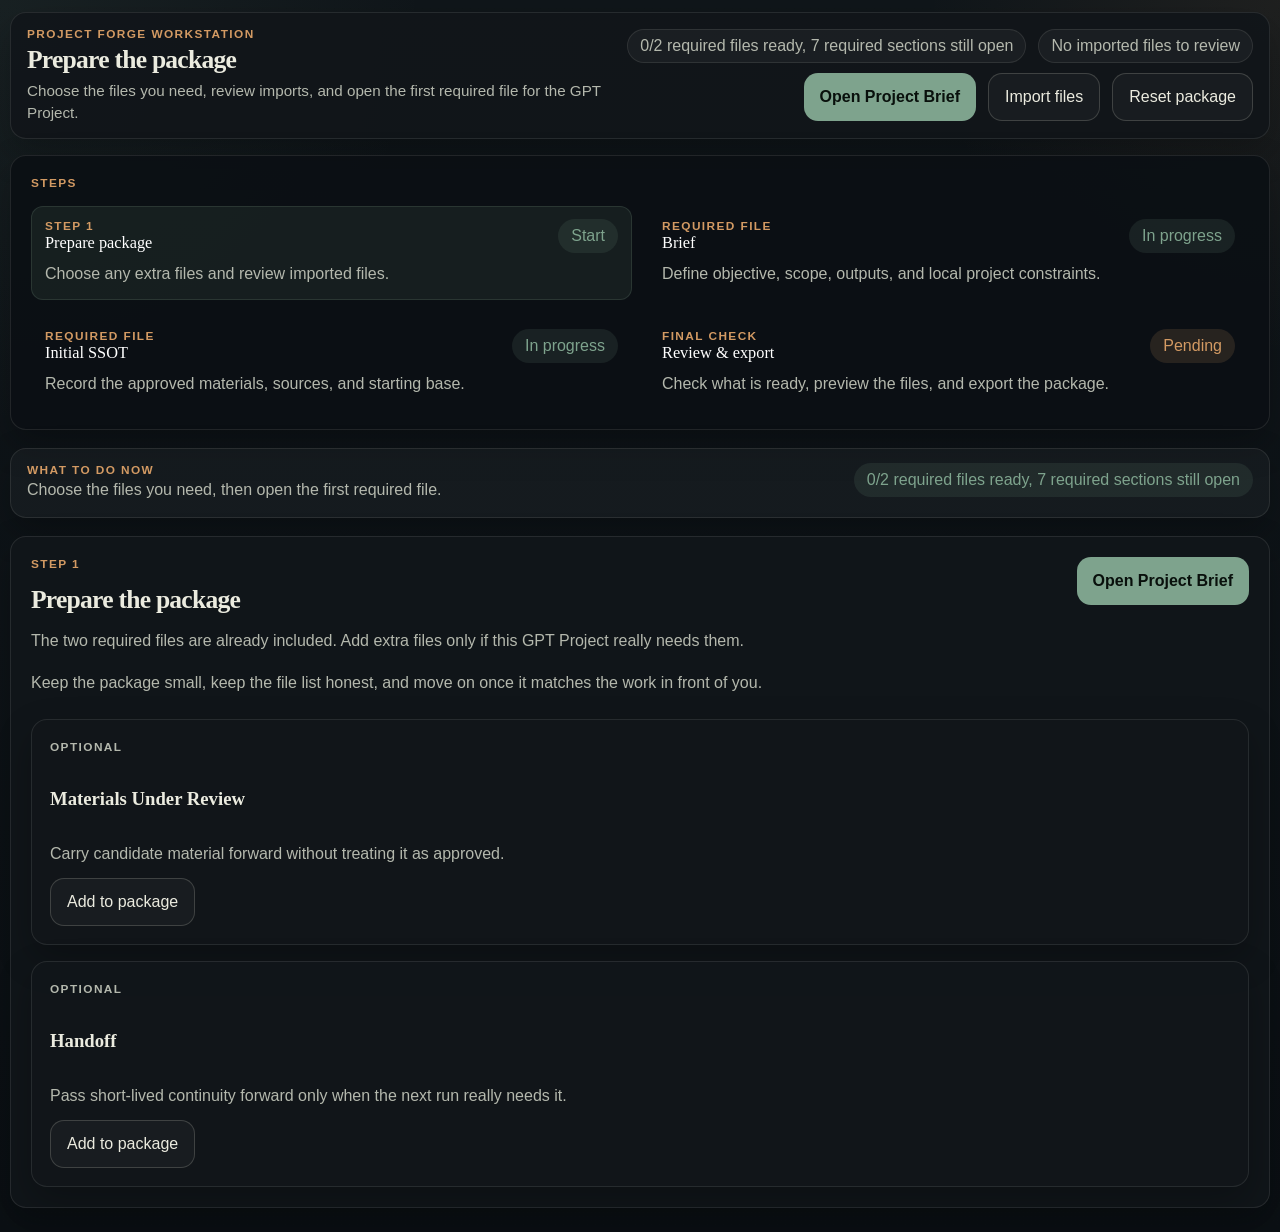
==== compiler/index.html @ 997cd118 "Publish compiler tool under /compiler" ====
<!doctype html>
<html lang="en">
  <head>
    <meta charset="UTF-8" />
    <meta name="viewport" content="width=device-width, initial-scale=1.0" />
    <link rel="icon" type="image/svg+xml" href="./favicon.svg" />
    <title>Project Forge Workstation</title>
    <script type="module" crossorigin src="./assets/index-BEj3-clC.js"></script>
    <link rel="stylesheet" crossorigin href="./assets/index-BP5nQHw2.css">
  </head>
  <body>
    <div id="app"></div>
  </body>
</html>
---- compiler/assets/index-BP5nQHw2.css ----
:root{--lightningcss-light: ;--lightningcss-dark:initial;color-scheme:dark;--paper:#11161a;--paper-strong:#171d22;--canvas:#0b1014;--ink:#ebebdf;--ink-soft:#b4b8ad;--ink-faint:#84897f;--line:#ebebdf1a;--line-strong:#ebebdf2e;--accent:#7ea38d;--accent-soft:#7ea38d1f;--accent-strong:#6a8d79;--warm:#d39a63;--warm-soft:#d39a6324;--good:#83b48e;--good-soft:#83b48e24;--shadow:0 14px 36px #0000003d;--radius-xl:16px;--radius-lg:12px;--radius-md:10px;--space-2xs:4px;--space-xs:8px;--space-sm:12px;--space-md:16px;--space-lg:24px;--space-xl:32px;--rail-stepper:264px;--rail-guide:380px}*{box-sizing:border-box}html,body,#app{min-height:100%}body{min-width:360px;color:var(--ink);background:radial-gradient(circle at top left, #7ea38d14, transparent 24%), radial-gradient(circle at top right, #d39a6314, transparent 20%), linear-gradient(180deg, #10161a 0%, var(--canvas) 100%);text-rendering:optimizelegibility;-webkit-font-smoothing:antialiased;margin:0;font-family:Aptos,Segoe UI,Helvetica Neue,Arial,sans-serif}button,textarea,select,input{font:inherit}button{cursor:pointer;background:0 0;border:0}textarea,select{border:1px solid var(--line);border-radius:var(--radius-md);width:100%;color:var(--ink);background:#ffffff08}textarea{resize:vertical;min-height:136px;padding:14px 16px;line-height:1.55}select{min-height:46px;padding:0 12px}textarea:focus,select:focus{border-color:#7ea38d57;outline:2px solid #7ea38d29}.app-shell{gap:var(--space-md);width:min(1920px,100vw - 24px);margin:0 auto;padding:12px 0 24px;display:grid}.topbar,.stepper,.canvas-card,.artifact-card,.field-card,.guide-card,.progress-strip,.import-card,.review-card,.preview-card,.utility-card{border:1px solid var(--line);border-radius:var(--radius-xl);box-shadow:var(--shadow);background:#11161af0}.topbar,.canvas-card,.stepper,.progress-strip,.import-card,.review-card,.preview-card,.utility-card{padding:20px}.topbar{align-items:center;gap:var(--space-md);grid-template-columns:minmax(0,1fr) auto;padding:14px 16px;display:grid}.brand,.stack,.review-grid,.artifact-layout,.artifact-main,.guide-stack,.step-list,.preview-stack{gap:var(--space-md);display:grid}.workspace-main{gap:18px;display:grid}.brand h1,.section-title,.field-label,.artifact-heading,.step-name,.guide-card h3,.review-card h3,.preview-card h3{font-family:Iowan Old Style,Book Antiqua,Palatino Linotype,Georgia,serif}.brand h1{letter-spacing:-.03em;max-width:none;margin:0;font-size:clamp(1.35rem,2vw,1.8rem);line-height:1.05}.eyebrow{color:var(--warm);letter-spacing:.12em;text-transform:uppercase;margin:0;font-size:.74rem;font-weight:700}.lede,.muted,.field-copy,.guide-card p,.guide-card li,.artifact-card p,.review-card p,.review-card li,.preview-card p{color:var(--ink-soft);margin:0;line-height:1.6}.brand{gap:6px}.lede{max-width:72ch;font-size:.95rem;line-height:1.45}.topbar-meta{justify-items:end;gap:10px;display:grid}.chip-row,.utility-actions,.review-actions,.artifact-actions,.toggle-row,.import-actions,.choice-grid{gap:var(--space-sm);flex-wrap:wrap;display:flex}.chip,.badge{border:1px solid var(--line);min-height:34px;color:var(--ink-soft);white-space:nowrap;background:#ffffff0a;border-radius:999px;align-items:center;padding:0 12px;display:inline-flex}.badge.good{background:var(--good-soft);color:var(--good);border-color:#0000}.badge.warm{background:var(--warm-soft);color:var(--warm);border-color:#0000}.badge.accent{background:var(--accent-soft);color:var(--accent);border-color:#0000}.is-hidden{display:none}.layout{grid-template-columns:minmax(228px, var(--rail-stepper)) minmax(0, 1fr);align-items:start;gap:18px;display:grid}.stepper{background:#0c1014f5;position:sticky;top:14px}.step-list{margin:0;padding:0;list-style:none}.step-button{text-align:left;gap:var(--space-xs);border-radius:var(--radius-lg);border:1px solid #0000;width:100%;padding:12px 13px;transition:background .12s,border-color .12s,transform .12s;display:grid}.step-button:hover{background:#ffffff0a;transform:translateY(-1px)}.step-button.active{background:#7ea38d1a;border-color:#7ea38d2e}.step-top{justify-content:space-between;gap:var(--space-sm);align-items:flex-start;display:flex}.step-name{margin:0;font-size:1.02rem}.progress-strip{justify-content:space-between;align-items:flex-start;gap:var(--space-md);background:#ffffff08;padding:14px 16px;display:flex}.canvas-card{gap:var(--space-lg);display:grid}.section-head{justify-content:space-between;align-items:flex-start;gap:var(--space-md);display:flex}.section-title{letter-spacing:-.03em;margin:0;font-size:clamp(1.5rem,2vw,2.2rem);line-height:1}.primary-button,.secondary-button,.quiet-button,.choice-button{border-radius:14px;min-height:48px;padding:0 16px;transition:background .12s,border-color .12s,transform .12s}.primary-button{background:var(--accent);color:#09100c;font-weight:700}.secondary-button,.quiet-button,.choice-button{border:1px solid var(--line-strong);color:var(--ink);background:#ffffff08}.primary-button:hover,.secondary-button:hover,.quiet-button:hover,.choice-button:hover{transform:translateY(-1px)}.primary-button:hover{background:var(--accent-strong)}.artifact-grid,.review-grid{gap:var(--space-md);grid-template-columns:repeat(2,minmax(0,1fr));display:grid}.artifact-card,.review-card{gap:var(--space-sm);padding:18px;display:grid}.artifact-card.active{background:linear-gradient(#7ea38d1a,#11161af0);border-color:#7ea38d3d}.field-stack{gap:var(--space-md);display:grid}.field-card{gap:var(--space-sm);padding:16px;scroll-margin-top:18px;display:grid}.field-card.active{background:linear-gradient(#7ea38d14,#11161afa);border-color:#7ea38d3d;box-shadow:0 0 0 1px #7ea38d38,0 18px 36px #0000003d}.field-top{justify-content:space-between;gap:var(--space-sm);align-items:flex-start;display:flex}.field-badges{flex-wrap:wrap;justify-content:flex-end;gap:8px;display:flex}.field-label{margin:0;font-size:1.08rem}.field-card.active .field-label{color:var(--ink)}.guide-card{background:#151b1ffa;padding:16px}.guide-card ul,.review-card ul{margin:0;padding-left:18px}.guide-card+.guide-card{margin-top:var(--space-sm)}.import-card{gap:var(--space-md);background:#ffffff08;display:grid}.import-item{border-radius:var(--radius-lg);border:1px solid var(--line);gap:var(--space-sm);background:#ffffff08;padding:16px;display:grid}.choice-button.active{color:var(--accent);background:#7ea38d17;border-color:#7ea38d3d}.review-grid{align-items:start}.preview-card{padding:18px}.preview-card pre{border-radius:var(--radius-lg);border:1px solid var(--line);white-space:pre-wrap;background:#ffffff08;margin:0;padding:16px;font:.92rem/1.55 Cascadia Code,Consolas,monospace;overflow:auto}.workspace-shell{grid-template-columns:minmax(0, 1fr) minmax(320px, var(--rail-guide));align-items:start;gap:18px;display:grid}.workspace-shell.is-single{grid-template-columns:minmax(0,1fr)}.workspace-main{min-width:0}.guide-rail{align-self:start;max-height:calc(100vh - 28px);padding-right:2px;position:sticky;top:14px;overflow:auto}.hidden-input{display:none}@media (width<=1520px){:root{--rail-stepper:240px;--rail-guide:344px}.app-shell{width:calc(100vw - 20px)}}@media (width<=1280px){.layout,.workspace-shell,.workspace-shell.is-single{grid-template-columns:1fr}.stepper{position:static}.guide-rail{max-height:none;position:static;overflow:visible}.step-list{grid-template-columns:repeat(2,minmax(0,1fr))}.artifact-grid,.review-grid{grid-template-columns:1fr}}@media (width<=820px){.app-shell{width:calc(100vw - 20px)}.topbar{grid-template-columns:1fr}.section-head,.progress-strip,.field-top,.step-top{flex-direction:column;align-items:flex-start}.topbar-meta{justify-items:stretch;width:100%}.chip-row{width:100%}.chip{white-space:normal}.utility-actions,.review-actions,.artifact-actions,.import-actions,.choice-grid{width:100%}.field-badges{justify-content:flex-start}.primary-button,.secondary-button,.quiet-button,.choice-button{width:100%}.step-list{grid-template-columns:1fr}textarea{min-height:120px}}@media (width<=560px){.app-shell{width:calc(100vw - 14px)}.topbar,.canvas-card,.stepper,.progress-strip,.import-card,.review-card,.preview-card,.utility-card{padding:16px}.primary-button,.secondary-button,.quiet-button,.choice-button,.chip,.badge{width:100%}}
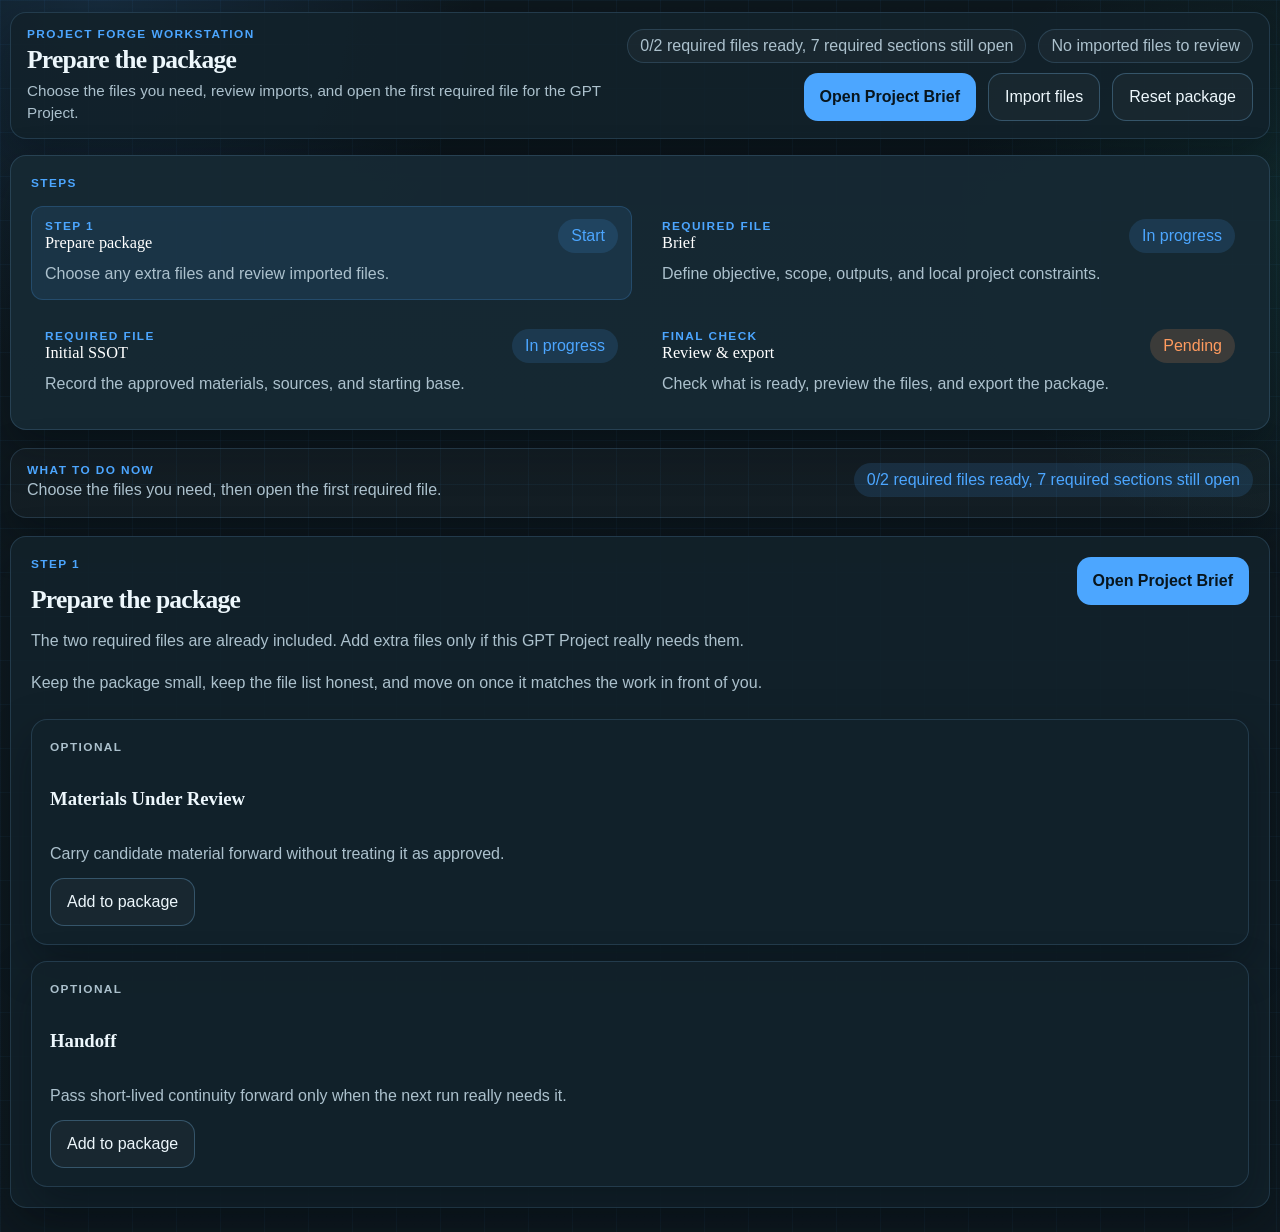
==== commit 6a914749: "Refresh compiler palette" ====
--- a/compiler/index.html
+++ b/compiler/index.html
@@ -5,8 +5,8 @@
     <meta name="viewport" content="width=device-width, initial-scale=1.0" />
     <link rel="icon" type="image/svg+xml" href="./favicon.svg" />
     <title>Project Forge Workstation</title>
-    <script type="module" crossorigin src="./assets/index-BEj3-clC.js"></script>
-    <link rel="stylesheet" crossorigin href="./assets/index-BP5nQHw2.css">
+    <script type="module" crossorigin src="./assets/index-BngEnDDf.js"></script>
+    <link rel="stylesheet" crossorigin href="./assets/index-Dhm5MwEH.css">
   </head>
   <body>
     <div id="app"></div>
--- a/compiler/assets/index-Dhm5MwEH.css
+++ b/compiler/assets/index-Dhm5MwEH.css
@@ -0,0 +1 @@
+:root{--lightningcss-light: ;--lightningcss-dark:initial;color-scheme:dark;--paper:#16242d;--paper-strong:#1b2c36;--canvas:#0f1a21;--ink:#edf7fc;--ink-soft:#acc1cd;--ink-faint:#7f95a1;--line:#81c8ff29;--line-strong:#81c8ff47;--accent:#4ca6ff;--accent-soft:#4ca6ff24;--accent-strong:#6bb6ff;--warm:#ff9b5f;--warm-soft:#ff9b5f29;--good:#35d5c0;--good-soft:#35d5c024;--panel:#12222be6;--panel-strong:#162933f5;--field:#0c1920e6;--shadow:0 18px 44px #03090e57;--radius-xl:16px;--radius-lg:12px;--radius-md:10px;--space-2xs:4px;--space-xs:8px;--space-sm:12px;--space-md:16px;--space-lg:24px;--space-xl:32px;--rail-stepper:264px;--rail-guide:380px}*{box-sizing:border-box}html,body,#app{min-height:100%}body{min-width:360px;color:var(--ink);background:radial-gradient(circle at 8% 0%, #4ca6ff24, transparent 22%), radial-gradient(circle at 100% 18%, #35d5c01a, transparent 20%), linear-gradient(#4ca6ff0d 1px, transparent 1px), linear-gradient(90deg, #4ca6ff0d 1px, transparent 1px), linear-gradient(180deg, #0d171d 0%, var(--canvas) 100%);text-rendering:optimizelegibility;-webkit-font-smoothing:antialiased;background-size:auto,auto,44px 44px,44px 44px,auto;margin:0;font-family:Aptos,Segoe UI,Helvetica Neue,Arial,sans-serif}button,textarea,select,input{font:inherit}button{cursor:pointer;background:0 0;border:0}textarea,select{border:1px solid var(--line);border-radius:var(--radius-md);background:var(--field);width:100%;color:var(--ink)}textarea{resize:vertical;min-height:136px;padding:14px 16px;line-height:1.55}select{min-height:46px;padding:0 12px}textarea:focus,select:focus{border-color:#4ca6ff5c;outline:2px solid #4ca6ff2e}.app-shell{gap:var(--space-md);width:min(1920px,100vw - 24px);margin:0 auto;padding:12px 0 24px;display:grid}.topbar,.stepper,.canvas-card,.artifact-card,.field-card,.guide-card,.progress-strip,.import-card,.review-card,.preview-card,.utility-card{background:var(--panel);border:1px solid var(--line);border-radius:var(--radius-xl);box-shadow:var(--shadow)}.topbar,.canvas-card,.stepper,.progress-strip,.import-card,.review-card,.preview-card,.utility-card{padding:20px}.topbar{align-items:center;gap:var(--space-md);grid-template-columns:minmax(0,1fr) auto;padding:14px 16px;display:grid}.brand,.stack,.review-grid,.artifact-layout,.artifact-main,.guide-stack,.step-list,.preview-stack{gap:var(--space-md);display:grid}.workspace-main{gap:18px;display:grid}.brand h1,.section-title,.field-label,.artifact-heading,.step-name,.guide-card h3,.review-card h3,.preview-card h3{font-family:Iowan Old Style,Book Antiqua,Palatino Linotype,Georgia,serif}.brand h1{letter-spacing:-.03em;max-width:none;margin:0;font-size:clamp(1.35rem,2vw,1.8rem);line-height:1.05}.eyebrow{color:var(--blue,var(--accent));letter-spacing:.12em;text-transform:uppercase;margin:0;font-size:.74rem;font-weight:700}.lede,.muted,.field-copy,.guide-card p,.guide-card li,.artifact-card p,.review-card p,.review-card li,.preview-card p{color:var(--ink-soft);margin:0;line-height:1.6}.brand{gap:6px}.lede{max-width:72ch;font-size:.95rem;line-height:1.45}.topbar-meta{justify-items:end;gap:10px;display:grid}.chip-row,.utility-actions,.review-actions,.artifact-actions,.toggle-row,.import-actions,.choice-grid{gap:var(--space-sm);flex-wrap:wrap;display:flex}.chip,.badge{border:1px solid var(--line);min-height:34px;color:var(--ink-soft);white-space:nowrap;background:#ffffff09;border-radius:999px;align-items:center;padding:0 12px;display:inline-flex}.badge.good{background:var(--good-soft);color:var(--good);border-color:#0000}.badge.warm{background:var(--warm-soft);color:var(--warm);border-color:#0000}.badge.accent{background:var(--accent-soft);color:var(--accent);border-color:#0000}.is-hidden{display:none}.layout{grid-template-columns:minmax(228px, var(--rail-stepper)) minmax(0, 1fr);align-items:start;gap:18px;display:grid}.stepper{background:var(--panel-strong);position:sticky;top:14px}.step-list{margin:0;padding:0;list-style:none}.step-button{text-align:left;gap:var(--space-xs);border-radius:var(--radius-lg);border:1px solid #0000;width:100%;padding:12px 13px;transition:background .12s,border-color .12s,transform .12s;display:grid}.step-button:hover{background:#ffffff09;transform:translateY(-1px)}.step-button.active{background:#4ca6ff1a;border-color:#4ca6ff33}.step-top{justify-content:space-between;gap:var(--space-sm);align-items:flex-start;display:flex}.step-name{margin:0;font-size:1.02rem}.progress-strip{justify-content:space-between;align-items:flex-start;gap:var(--space-md);background:#ffffff06;padding:14px 16px;display:flex}.canvas-card{gap:var(--space-lg);display:grid}.section-head{justify-content:space-between;align-items:flex-start;gap:var(--space-md);display:flex}.section-title{letter-spacing:-.03em;margin:0;font-size:clamp(1.5rem,2vw,2.2rem);line-height:1}.primary-button,.secondary-button,.quiet-button,.choice-button{border-radius:14px;min-height:48px;padding:0 16px;transition:background .12s,border-color .12s,transform .12s}.primary-button{background:var(--accent);color:#08151d;font-weight:700}.secondary-button,.quiet-button,.choice-button{border:1px solid var(--line-strong);color:var(--ink);background:#ffffff08}.primary-button:hover,.secondary-button:hover,.quiet-button:hover,.choice-button:hover{transform:translateY(-1px)}.primary-button:hover{background:var(--accent-strong)}.artifact-grid,.review-grid{gap:var(--space-md);grid-template-columns:repeat(2,minmax(0,1fr));display:grid}.artifact-card,.review-card{gap:var(--space-sm);padding:18px;display:grid}.artifact-card.active{background:linear-gradient(180deg, #4ca6ff14, var(--panel));border-color:#4ca6ff3d}.field-stack{gap:var(--space-md);display:grid}.field-card{gap:var(--space-sm);padding:16px;scroll-margin-top:18px;display:grid}.field-card.active{background:linear-gradient(180deg, #4ca6ff14, var(--panel-strong));border-color:#4ca6ff3d;box-shadow:0 0 0 1px #4ca6ff33,0 18px 36px #03090e47}.field-top{justify-content:space-between;gap:var(--space-sm);align-items:flex-start;display:flex}.field-badges{flex-wrap:wrap;justify-content:flex-end;gap:8px;display:flex}.field-label{margin:0;font-size:1.08rem}.field-card.active .field-label{color:var(--ink)}.guide-card{background:var(--panel-strong);padding:16px}.guide-card ul,.review-card ul{margin:0;padding-left:18px}.guide-card+.guide-card{margin-top:var(--space-sm)}.import-card{gap:var(--space-md);background:#ffffff06;display:grid}.import-item{border-radius:var(--radius-lg);border:1px solid var(--line);gap:var(--space-sm);background:#ffffff08;padding:16px;display:grid}.choice-button.active{color:var(--accent);background:#4ca6ff14;border-color:#4ca6ff3d}.review-grid{align-items:start}.preview-card{padding:18px}.preview-card pre{border-radius:var(--radius-lg);border:1px solid var(--line);background:var(--field);white-space:pre-wrap;margin:0;padding:16px;font:.92rem/1.55 Cascadia Code,Consolas,monospace;overflow:auto}.workspace-shell{grid-template-columns:minmax(0, 1fr) minmax(320px, var(--rail-guide));align-items:start;gap:18px;display:grid}.workspace-shell.is-single{grid-template-columns:minmax(0,1fr)}.workspace-main{min-width:0}.guide-rail{align-self:start;max-height:calc(100vh - 28px);padding-right:2px;position:sticky;top:14px;overflow:auto}.hidden-input{display:none}@media (width<=1520px){:root{--rail-stepper:240px;--rail-guide:344px}.app-shell{width:calc(100vw - 20px)}}@media (width<=1280px){.layout,.workspace-shell,.workspace-shell.is-single{grid-template-columns:1fr}.stepper{position:static}.guide-rail{max-height:none;position:static;overflow:visible}.step-list{grid-template-columns:repeat(2,minmax(0,1fr))}.artifact-grid,.review-grid{grid-template-columns:1fr}}@media (width<=820px){.app-shell{width:calc(100vw - 20px)}.topbar{grid-template-columns:1fr}.section-head,.progress-strip,.field-top,.step-top{flex-direction:column;align-items:flex-start}.topbar-meta{justify-items:stretch;width:100%}.chip-row{width:100%}.chip{white-space:normal}.utility-actions,.review-actions,.artifact-actions,.import-actions,.choice-grid{width:100%}.field-badges{justify-content:flex-start}.primary-button,.secondary-button,.quiet-button,.choice-button{width:100%}.step-list{grid-template-columns:1fr}textarea{min-height:120px}}@media (width<=560px){.app-shell{width:calc(100vw - 14px)}.topbar,.canvas-card,.stepper,.progress-strip,.import-card,.review-card,.preview-card,.utility-card{padding:16px}.primary-button,.secondary-button,.quiet-button,.choice-button,.chip,.badge{width:100%}}
